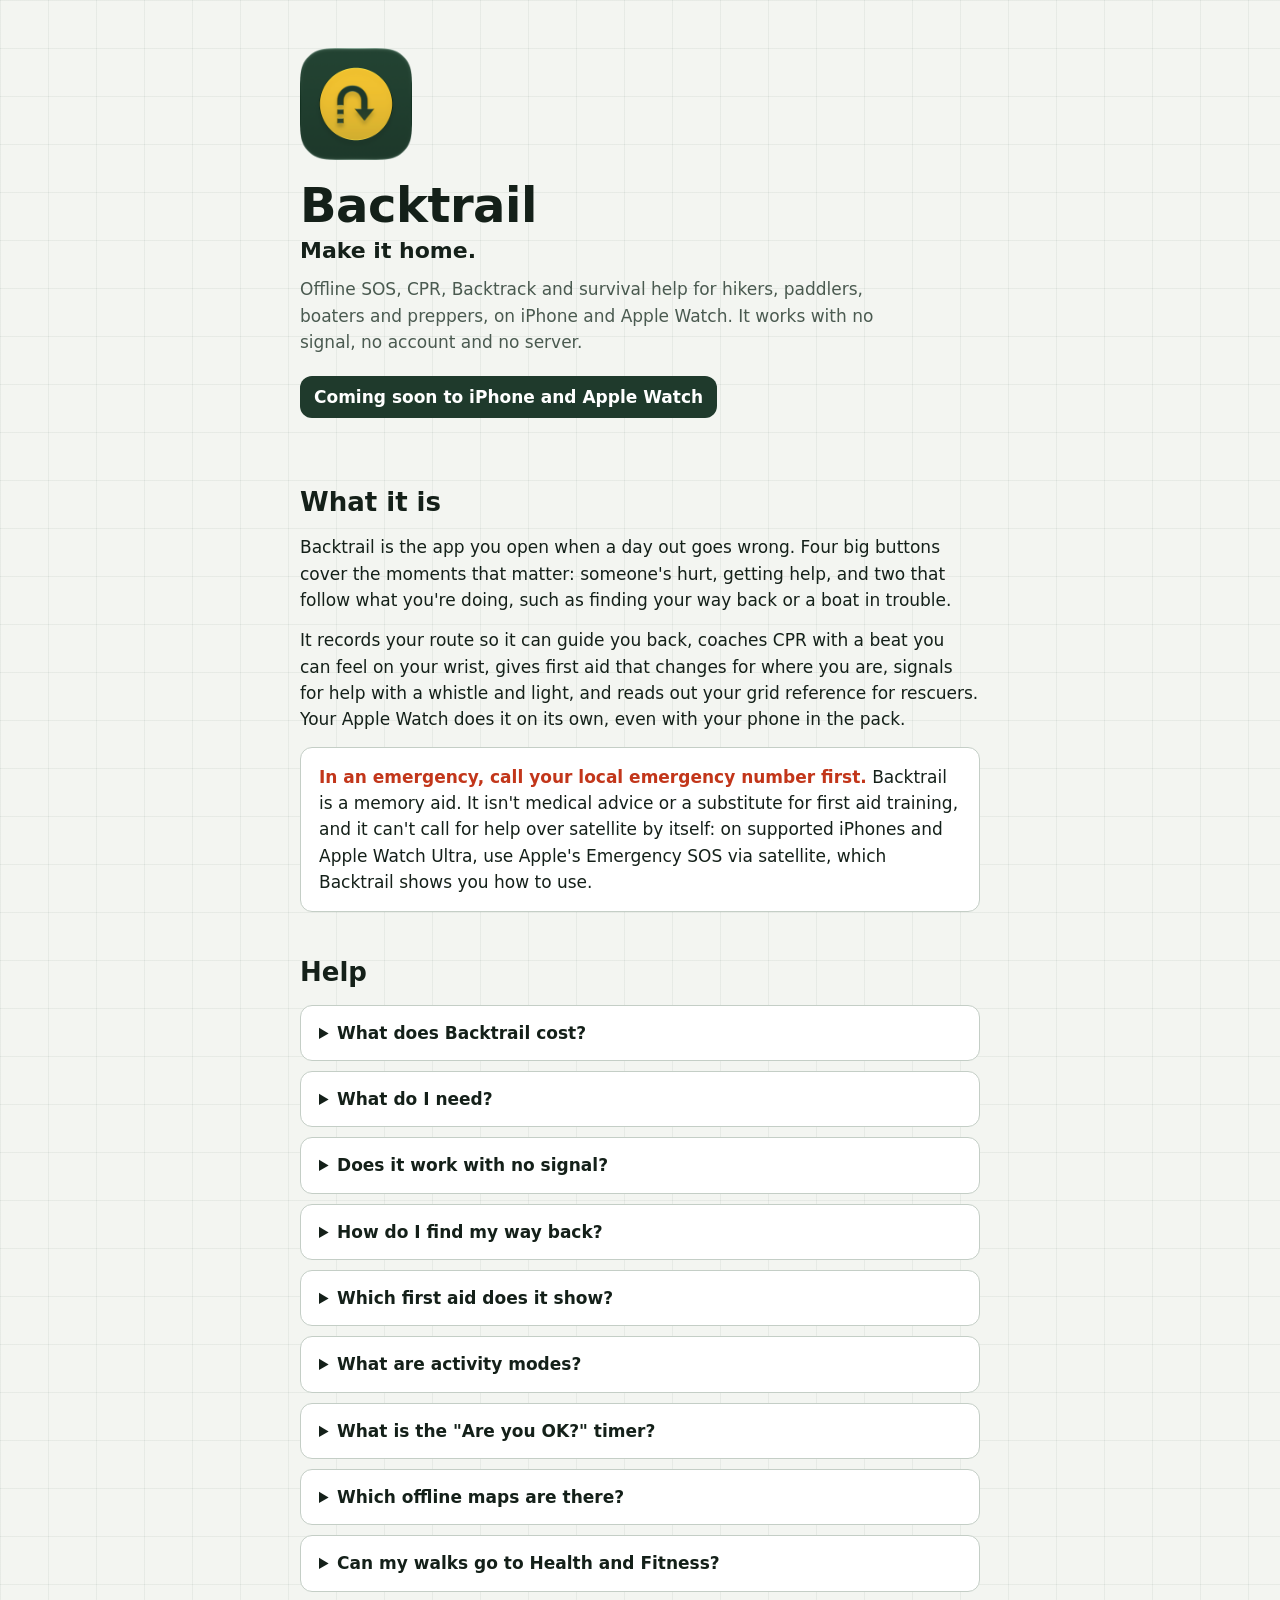
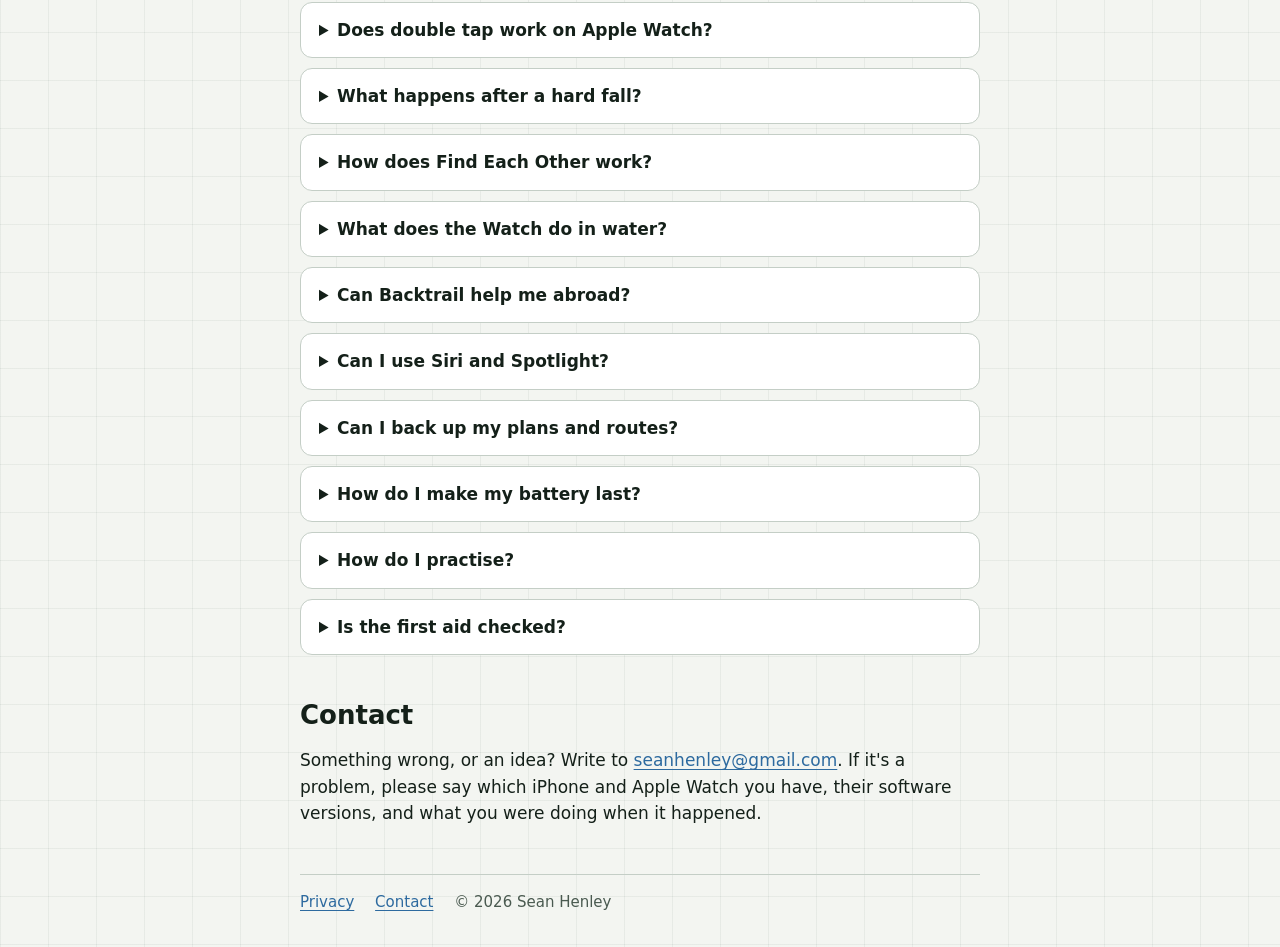
==== index.html @ 54d1e764 "Add files via upload" ====
<!doctype html>
<html lang="en">
<head>
  <meta charset="utf-8">
  <meta name="viewport" content="width=device-width, initial-scale=1">
  <title>Backtrail</title>
  <meta name="description" content="Offline SOS, CPR, Backtrack and survival help for hikers, paddlers, boaters and preppers, on iPhone and Apple Watch. Help, questions and contact.">
  <meta name="theme-color" content="#1f3a2c">
  <meta property="og:title" content="Backtrail: Make it home.">
  <meta property="og:description" content="Offline SOS, CPR and survival help, on iPhone and Apple Watch.">
  <meta property="og:image" content="icon.png">
  <link rel="icon" type="image/png" href="favicon.png">
  <link rel="apple-touch-icon" href="apple-touch-icon.png">
  <link rel="stylesheet" href="site.css">
</head>
<body>
<div class="wrap">
  <header class="masthead">
    <img src="icon.png" alt="The Backtrail icon: a trail that turns back towards home, on a yellow waymark disc.">
    <h1>Backtrail</h1>
    <p class="tagline">Make it home.</p>
    <p class="line">Offline SOS, CPR, Backtrack and survival help for hikers, paddlers, boaters and preppers, on iPhone and Apple Watch. It works with no signal, no account and no server.</p>
    <!-- At launch, replace this with Apple's "Download on the App Store" badge linking to the listing. -->
    <span class="badge">Coming soon to iPhone and Apple Watch</span>
  </header>

  <main>
    <h2>What it is</h2>
    <p>Backtrail is the app you open when a day out goes wrong. Four big buttons cover the moments that matter: someone's hurt, getting help, and two that follow what you're doing, such as finding your way back or a boat in trouble.</p>
    <p>It records your route so it can guide you back, coaches CPR with a beat you can feel on your wrist, gives first aid that changes for where you are, signals for help with a whistle and light, and reads out your grid reference for rescuers. Your Apple Watch does it on its own, even with your phone in the pack.</p>

    <div class="note">
      <p><strong>In an emergency, call your local emergency number first.</strong> Backtrail is a memory aid. It isn't medical advice or a substitute for first aid training, and it can't call for help over satellite by itself: on supported iPhones and Apple Watch Ultra, use Apple's Emergency SOS via satellite, which Backtrail shows you how to use.</p>
    </div>

    <h2 id="help">Help</h2>

    <details>
      <summary>What does Backtrail cost?</summary>
      <p>Backtrail is free, and everything you need when someone is in trouble stays free: the SOS screen, the CPR coach, every guide, your location, signals and Take Me Back. Backtrail Plus is a single purchase with no subscription. It adds saving offline topo maps, following routes, planning tools and the activity tools, and Family Sharing is included. If you've bought Plus before, tap Restore Purchases on the Backtrail Plus screen.</p>
    </details>

    <details>
      <summary>What do I need?</summary>
      <p>An iPhone with iOS 27 or later. An Apple Watch with watchOS 27 is optional but recommended: the Watch app runs on its own, including Backtrack, Take Me Back and the CPR coach. The pack check uses Apple Intelligence on iPhones that support it, and works without it too.</p>
    </details>

    <details>
      <summary>Does it work with no signal?</summary>
      <p>Yes. Everything works offline: Backtrack, first aid, the CPR coach, signals, your grid reference, the storm warning, the forecast you saved and the topo maps you've saved. You only need a connection to save new map areas, get a new forecast, and call or message someone.</p>
    </details>

    <details>
      <summary>How do I find my way back?</summary>
      <p>Start Backtrack before you set off (Backtrail offers to when it notices you've parked and started walking). It records your route in the background. When you want to go back, tap Take Me Back to follow your trail, or go straight to your car or another waypoint. Your Watch taps your wrist at turns and if you go off the trail.</p>
      <p>To follow a planned route, share a GPX or KML file to Backtrail from your trip app. Get Ready then helps you save the map along it, time it against last light and pack.</p>
    </details>

    <details>
      <summary>Which first aid does it show?</summary>
      <p>Backtrail uses your device's region to pick the emergency number and the first aid that differs by country, such as snake, spider and jellyfish stings. It covers North America, Europe, Australia and New Zealand. To change it, tap Me on the SOS screen, then Settings, then Region.</p>
    </details>

    <details>
      <summary>What are activity modes?</summary>
      <p>Pick up to three of eleven: hiking, trail running, mountaineering, ski touring, sailing, boating, paddling, 4x4, hunting, prepping and family. Backtrail then puts the right help first: the two flexible SOS buttons, the guides, the kit list and tools such as the anchor alarm, slope meter, water and fuel, and altitude check. Tap Me, then Your Activities.</p>
    </details>

    <details>
      <summary>What is the "Are you OK?" timer?</summary>
      <p>For solo trips. Backtrail asks if you're OK every 15, 30 or 45 minutes. If you don't answer within 2 minutes, it sounds Six Blasts, the international distress signal, and shows your location and a call button. It doesn't contact anyone for you, so tell someone your plan as well. On iPhone it's in Tools; on your Watch, it's on the home screen.</p>
    </details>

    <details>
      <summary>Which offline maps are there?</summary>
      <p>Topo maps for Great Britain (Ordnance Survey), the United States (USGS), New Zealand (LINZ Topo50) and Australia (NSW Spatial Services and Geoscience Australia), on iPhone. Save an area or a route corridor before you go, from Tools, then Offline Topo Maps. Maps you look at are also kept for use with no signal. Send a map to your Watch from your iPhone and it shows your trail over it.</p>
    </details>

    <details>
      <summary>Can my walks go to Health and Fitness?</summary>
      <p>Yes, if you turn it on: Me, then Settings, then Save Walks to Health on iPhone, or Settings on your Watch. Each finished Backtrack walk is saved as a Hiking workout with its route, climb and heart rate. On Apple Watch the walk runs as a live workout, so it keeps recording with your wrist down and shows your heart rate on your Watch and iPhone. Backtrail reads only your heart rate, only during these walks, and doesn't send it anywhere.</p>
    </details>

    <details>
      <summary>Does double tap work on Apple Watch?</summary>
      <p>Yes, on Apple Watch Series 9 or later and Ultra 2 or later. Tap your finger and thumb together twice to start CPR, start Backtrack, switch to Take Me Back while recording, answer "Are you OK?" or silence the anchor alarm. Double tap never stops or pauses anything, so a pinch during compressions can't end CPR.</p>
    </details>

    <details>
      <summary>What happens after a hard fall?</summary>
      <p>If your Apple Watch's own fall alert goes off and you say you fell, Backtrail asks if you're OK straight away. If you can't respond, it sounds Six Blasts so people nearby can find you, and it marks the spot on the walk you're recording. Your Watch's own Fall Detection still calls emergency services as usual; Backtrail never replaces or delays it. You can turn this off on your Watch in Backtrail's Settings, then After a Hard Fall.</p>
    </details>

    <details>
      <summary>How does Find Each Other work?</summary>
      <p>One person taps Start a Group and shows the QR code. Everyone else taps Join and scans it, or gets it by AirDrop. Your iPhones then connect straight to each other, with no signal or Wi-Fi network needed, and show the distance and direction to each person, exact when you're close. Make Them Hear You sounds a whistle on their phone. Read the four-digit group check aloud to be sure you're all in the same group. Positions are encrypted phone to phone, and only phones with your group's code can read them.</p>
    </details>

    <details>
      <summary>What does the Watch do in water?</summary>
      <p>On an Apple Watch with a depth gauge, open Water and dip your Watch to read the water temperature and what it means for cold water shock. On a sailing, boating or paddling trip, if you go in while Backtrail is recording, it marks the spot and checks you're OK. It works to 6 m. It isn't a dive computer.</p>
    </details>

    <details>
      <summary>Can Backtrail help me abroad?</summary>
      <p>Yes. Open Tools, then Help in Another Language, before you travel. Backtrail translates ten emergency phrases, such as "Please call an ambulance", plus your allergies, medicines, conditions and blood type, and saves them so they work with no signal. Show to Someone puts each phrase on screen in large text, and Say It Out Loud reads it. Names and phone numbers are never translated. Machine translation can make mistakes. Your Watch gets a copy too.</p>
    </details>

    <details>
      <summary>Can I use Siri and Spotlight?</summary>
      <p>Yes. On an iPhone with Apple Intelligence, Siri knows your guides, waypoints, routes and plans, so you can ask it to take you back to the car, open the snake bite guide or show your bushfire plan. You can also search Spotlight on your iPhone for any of them and tap one to open it. Siri, Shortcuts and the Action button can also start Take Me Back, the CPR coach or a signal.</p>
    </details>

    <details>
      <summary>Can I back up my plans and routes?</summary>
      <p>Yes, with iCloud Backup: tap Me, then iCloud Backup. Your plans, routes, Medical ID, contacts and settings are stored in your own iCloud account, end-to-end encrypted, and come back when you set up a new iPhone. There's no separate account to make. It's off until you turn it on.</p>
    </details>

    <details>
      <summary>How do I make my battery last?</summary>
      <p>Follow Backtrail's Battery Saver checklist: Low Power Mode, a dimmer screen, a warm pocket and more. Backtrail warns you if your battery may not last the way back. Your Watch can record the route on its own, so your phone can stay off in the pack until you need it.</p>
    </details>

    <details>
      <summary>How do I practise?</summary>
      <p>Open Learn for practice questions drawn from the guides. Questions you miss come back sooner, and ones you know come back just before you'd forget them, so CPR, bites and signals stick. Each guide also has Test Yourself.</p>
    </details>

    <details>
      <summary>Is the first aid checked?</summary>
      <p>It follows published guidance from the American Heart Association, the American Red Cross, ANZCOR, ASCIA, the Wilderness Medical Society, the RNLI, the CDC, the NHS, healthdirect and Health New Zealand, and guides that differ by region name their source. Backtrail is a memory aid, not medical advice or a substitute for first aid training.</p>
    </details>

    <h2 id="contact">Contact</h2>
    <p>Something wrong, or an idea? Write to <a href="mailto:seanhenley@gmail.com?subject=Backtrail">seanhenley@gmail.com</a>. If it's a problem, please say which iPhone and Apple Watch you have, their software versions, and what you were doing when it happened.</p>
  </main>

  <footer>
    <a href="privacy.html">Privacy</a>
    <a href="#contact">Contact</a>
    <span>© 2026 Sean Henley</span>
  </footer>
</div>
</body>
</html>
---- site.css ----
/* Backtrail support site: the Field Map look from the Backtrail design system.
   Map-grid paper, fell green, waymark yellow for the way home. Overpass is self-hosted (OFL). */

@font-face {
  font-family: "Overpass";
  src: url("fonts/Overpass-Variable.ttf") format("truetype");
  font-weight: 100 900;
  font-display: swap;
}
@font-face {
  font-family: "Overpass Mono";
  src: url("fonts/OverpassMono-Variable.ttf") format("truetype");
  font-weight: 300 700;
  font-display: swap;
}

:root {
  --surface: #f3f5f1;
  --raised: #ffffff;
  --ink: #142019;
  --ink-muted: #4a5a50;
  --line: #c4cec6;
  --fell: #1f3a2c;
  --on-fell: #ffffff;
  --waymark: #f2c230;
  --on-waymark: #142019;
  --rescue: #c2361a;
  --link: #2d6a9f;
  --grid: rgba(31, 58, 44, 0.06);
  color-scheme: light;
}

@media (prefers-color-scheme: dark) {
  :root {
    --surface: #0e1411;
    --raised: #17201b;
    --ink: #e8eee9;
    --ink-muted: #a2b1a7;
    --line: #33443a;
    --fell: #2f5040;
    --waymark: #f5cb45;
    --rescue: #ff6b47;
    --link: #6ba6d9;
    --grid: rgba(232, 238, 233, 0.05);
    color-scheme: dark;
  }
}

* { box-sizing: border-box; }

body {
  margin: 0;
  padding-inline: 16px;
  background-color: var(--surface);
  /* Map grid: 1 km squares. */
  background-image:
    linear-gradient(var(--grid) 1px, transparent 1px),
    linear-gradient(90deg, var(--grid) 1px, transparent 1px);
  background-size: 48px 48px;
  color: var(--ink);
  font: 17px/1.55 "Overpass", system-ui, -apple-system, sans-serif;
}

.wrap { max-width: 680px; margin: 0 auto; }

.masthead { padding-block: 48px 24px; }
.masthead img { width: 112px; height: 112px; border-radius: 26px; display: block; }
.masthead h1 { font-size: 48px; line-height: 1.05; font-weight: 800; margin: 20px 0 4px; letter-spacing: -0.01em; }
.masthead .tagline { font-size: 22px; font-weight: 700; margin: 0 0 8px; }
.masthead .line { color: var(--ink-muted); margin: 0 0 20px; max-width: 34em; }

.badge {
  display: inline-block;
  padding: 8px 14px;
  border-radius: 12px;
  background: var(--fell);
  color: var(--on-fell);
  font-weight: 700;
}

h2 { font-size: 26px; font-weight: 800; margin: 40px 0 12px; text-wrap: balance; }
p { margin: 0 0 14px; }
a { color: var(--link); text-underline-offset: 3px; }
a:focus-visible, summary:focus-visible { outline: 2px solid var(--link); outline-offset: 3px; border-radius: 4px; }
ul { padding-left: 1.2em; margin: 0 0 14px; }
li { margin-bottom: 6px; }
.mono { font-family: "Overpass Mono", ui-monospace, Menlo, monospace; font-size: 0.92em; }

.note {
  background: var(--raised);
  border: 1px solid var(--line);
  border-radius: 12px;
  padding: 16px 18px;
  margin: 0 0 14px;
}
.note strong { color: var(--rescue); }
.note p:last-child { margin-bottom: 0; }

details {
  background: var(--raised);
  border: 1px solid var(--line);
  border-radius: 12px;
  margin: 0 0 10px;
  padding: 0 18px;
}
summary {
  cursor: pointer;
  font-weight: 700;
  padding: 14px 0;
  list-style-position: inside;
}
details[open] summary { border-bottom: 1px solid var(--line); margin-bottom: 12px; }
details p:last-child { margin-bottom: 16px; }

footer {
  margin: 48px auto 32px;
  padding-top: 16px;
  border-top: 1px solid var(--line);
  color: var(--ink-muted);
  font-size: 15px;
}
footer a { margin-right: 16px; }

@media (max-width: 480px) {
  .masthead h1 { font-size: 40px; }
  .masthead .tagline { font-size: 20px; }
}
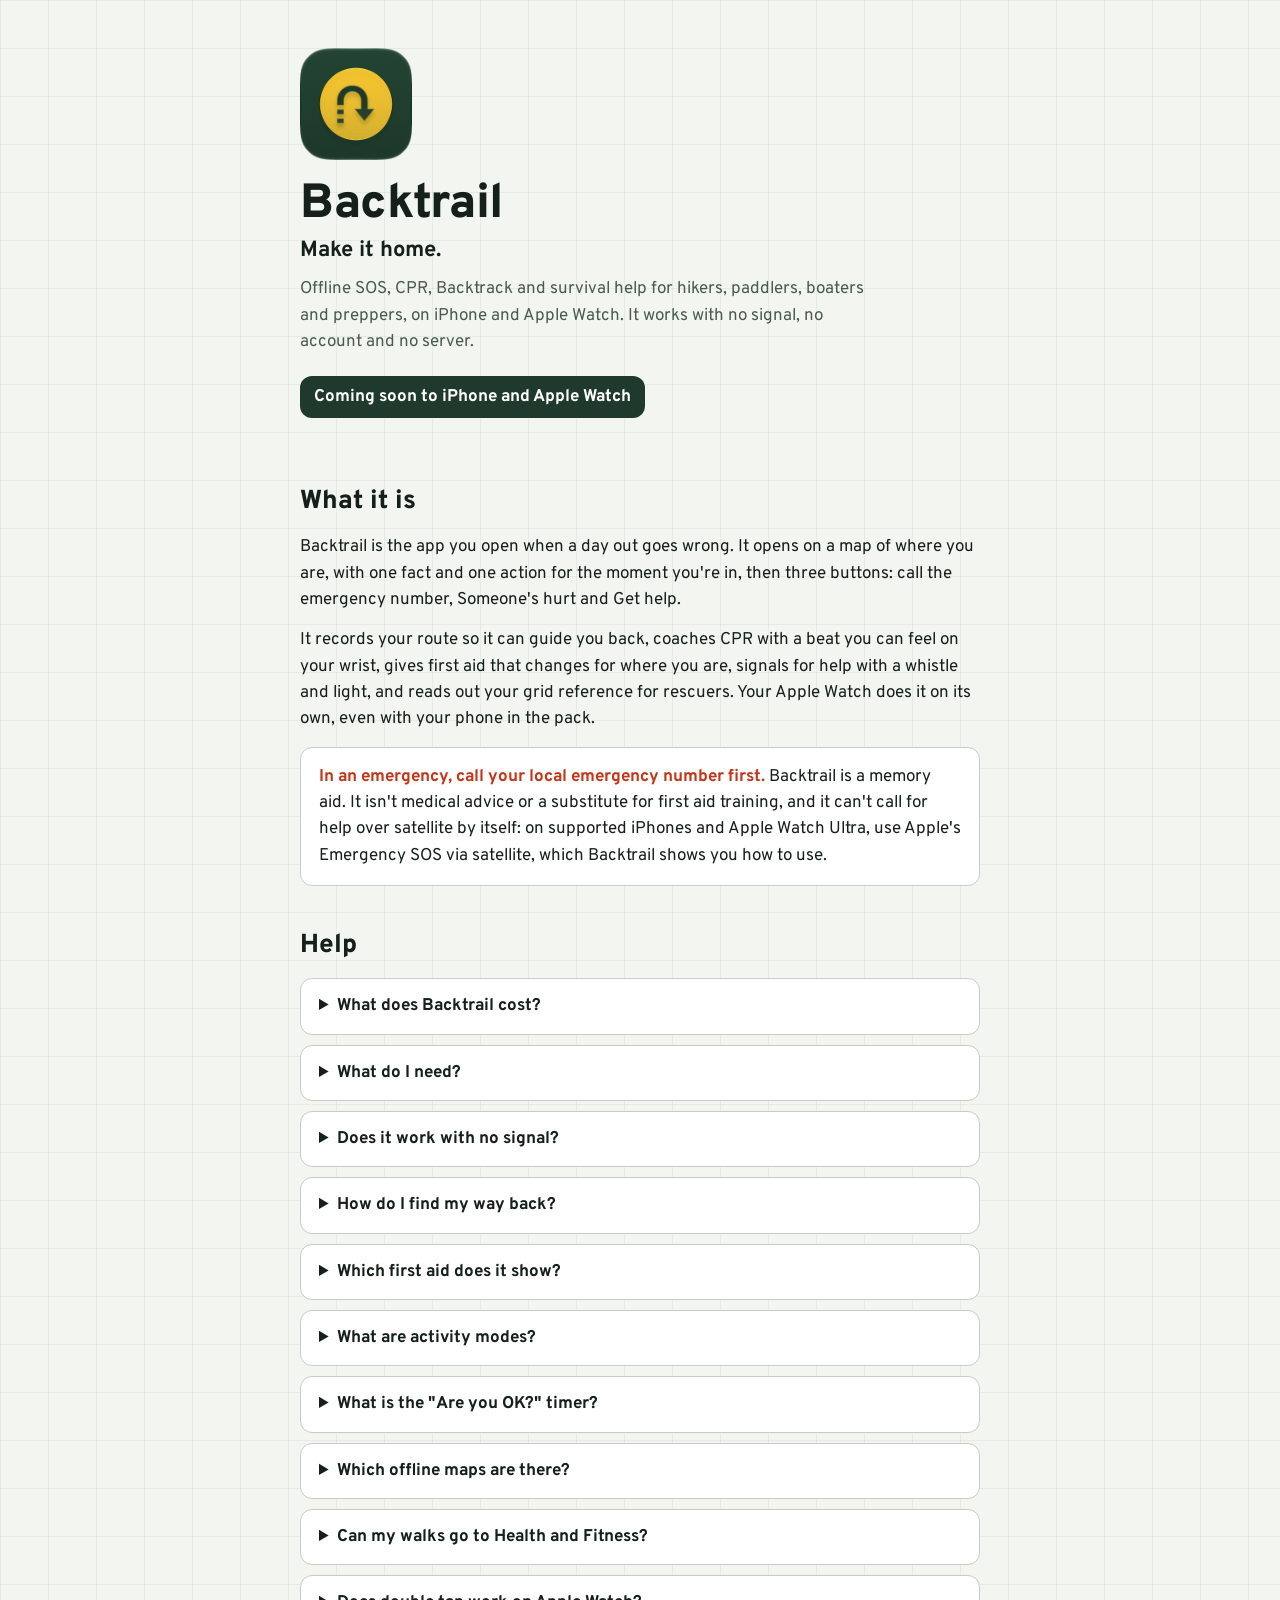
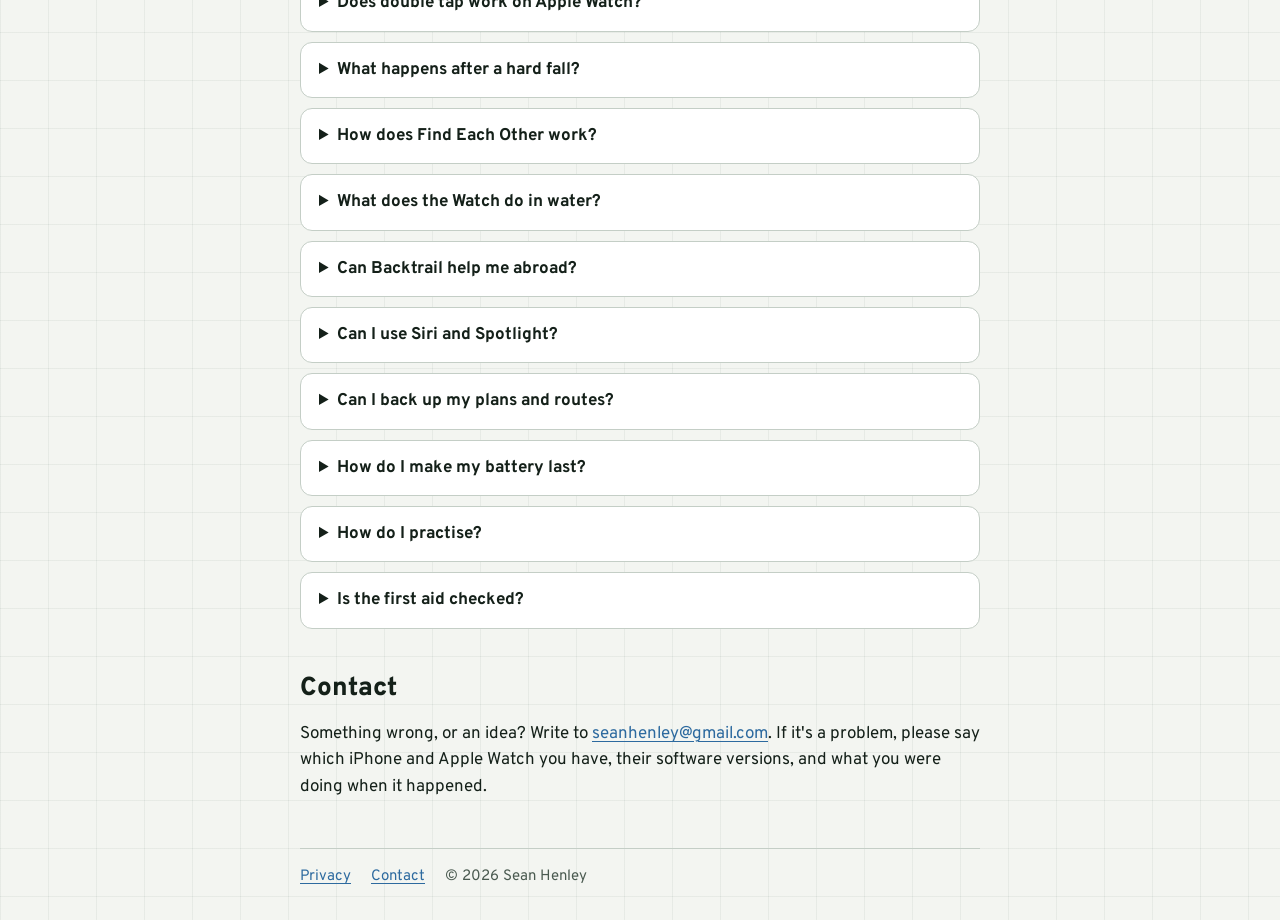
==== commit 5350766e: "Help: Siri answer says what works today" ====
--- a/index.html
+++ b/index.html
@@ -26,7 +26,7 @@
 
   <main>
     <h2>What it is</h2>
-    <p>Backtrail is the app you open when a day out goes wrong. Four big buttons cover the moments that matter: someone's hurt, getting help, and two that follow what you're doing, such as finding your way back or a boat in trouble.</p>
+    <p>Backtrail is the app you open when a day out goes wrong. It opens on a map of where you are, with one fact and one action for the moment you're in, then three buttons: call the emergency number, Someone's hurt and Get help.</p>
     <p>It records your route so it can guide you back, coaches CPR with a beat you can feel on your wrist, gives first aid that changes for where you are, signals for help with a whistle and light, and reads out your grid reference for rescuers. Your Apple Watch does it on its own, even with your phone in the pack.</p>
 
     <div class="note">
@@ -37,7 +37,7 @@
 
     <details>
       <summary>What does Backtrail cost?</summary>
-      <p>Backtrail is free, and everything you need when someone is in trouble stays free: the SOS screen, the CPR coach, every guide, your location, signals and Take Me Back. Backtrail Plus is a single purchase with no subscription. It adds saving offline topo maps, following routes, planning tools and the activity tools, and Family Sharing is included. If you've bought Plus before, tap Restore Purchases on the Backtrail Plus screen.</p>
+      <p>Backtrail is free, and everything you need when someone is in trouble stays free: the SOS screen, the CPR coach, every guide, your location, signals and Take Me Back. Everything is open for your first 14 days. After that, Backtrail Plus is a single purchase with no subscription. It adds saving offline topo maps, the planning and activity tools, Learn and iCloud Backup, and Family Sharing is included. If you've bought Plus before, tap Me (the person button on the map), then Backtrail Plus, then Restore Purchases.</p>
     </details>
 
     <details>
@@ -63,22 +63,22 @@
 
     <details>
       <summary>What are activity modes?</summary>
-      <p>Pick up to three of eleven: hiking, trail running, mountaineering, ski touring, sailing, boating, paddling, 4x4, hunting, prepping and family. Backtrail then puts the right help first: the two flexible SOS buttons, the guides, the kit list and tools such as the anchor alarm, slope meter, water and fuel, and altitude check. Tap Me, then Your Activities.</p>
+      <p>Pick up to three of eleven: hiking, trail running, mountaineering, ski touring, sailing, boating, paddling, 4x4, hunting, prepping and family. Backtrail then puts the right help first: the tiles on the home screen, the guides, the first-aid kit and tools such as the anchor alarm, slope meter, water and fuel, and altitude check. Tap Me (the person button on the map), then Your Activities.</p>
     </details>
 
     <details>
       <summary>What is the "Are you OK?" timer?</summary>
-      <p>For solo trips. Backtrail asks if you're OK every 15, 30 or 45 minutes. If you don't answer within 2 minutes, it sounds Six Blasts, the international distress signal, and shows your location and a call button. It doesn't contact anyone for you, so tell someone your plan as well. On iPhone it's in Tools; on your Watch, it's on the home screen.</p>
+      <p>For solo trips. Backtrail asks if you're OK every 15, 30 or 45 minutes. If you don't answer within 2 minutes, it sounds Six Blasts, the international distress signal, and shows your location and a call button. It doesn't contact anyone for you, so tell someone your plan as well. On iPhone it's in Library, then Tools; on your Watch, it's on the home screen.</p>
     </details>
 
     <details>
       <summary>Which offline maps are there?</summary>
-      <p>Topo maps for Great Britain (Ordnance Survey), the United States (USGS), New Zealand (LINZ Topo50) and Australia (NSW Spatial Services and Geoscience Australia), on iPhone. Save an area or a route corridor before you go, from Tools, then Offline Topo Maps. Maps you look at are also kept for use with no signal. Send a map to your Watch from your iPhone and it shows your trail over it.</p>
+      <p>Topo maps for Great Britain (Ordnance Survey), the United States (USGS), New Zealand (LINZ Topo50) and Australia (NSW Spatial Services and Geoscience Australia), on iPhone. Save an area or a route corridor before you go, from Library, then Tools, then Offline Topo Maps. Maps you look at are also kept for use with no signal. Send a map to your Watch from your iPhone and it shows your trail over it.</p>
     </details>
 
     <details>
       <summary>Can my walks go to Health and Fitness?</summary>
-      <p>Yes, if you turn it on: Me, then Settings, then Save Walks to Health on iPhone, or Settings on your Watch. Each finished Backtrack walk is saved as a Hiking workout with its route, climb and heart rate. On Apple Watch the walk runs as a live workout, so it keeps recording with your wrist down and shows your heart rate on your Watch and iPhone. Backtrail reads only your heart rate, only during these walks, and doesn't send it anywhere.</p>
+      <p>Yes, if you turn it on: Me (the person button on the map), then Settings, then Save Walks to Health on iPhone, or Settings on your Watch. Each finished Backtrack walk is saved as a Hiking workout with its route, climb and heart rate. On Apple Watch the walk runs as a live workout, so it keeps recording with your wrist down and shows your heart rate on your Watch and iPhone. Backtrail reads only your heart rate, only during these walks, and doesn't send it anywhere.</p>
     </details>
 
     <details>
@@ -103,17 +103,17 @@
 
     <details>
       <summary>Can Backtrail help me abroad?</summary>
-      <p>Yes. Open Tools, then Help in Another Language, before you travel. Backtrail translates ten emergency phrases, such as "Please call an ambulance", plus your allergies, medicines, conditions and blood type, and saves them so they work with no signal. Show to Someone puts each phrase on screen in large text, and Say It Out Loud reads it. Names and phone numbers are never translated. Machine translation can make mistakes. Your Watch gets a copy too.</p>
+      <p>Yes. Open Me (the person button on the map), then Help in Another Language, before you travel. Backtrail translates ten emergency phrases, such as "Please call an ambulance", plus your allergies, medicines, conditions and blood type, and saves them so they work with no signal. Show to Someone puts each phrase on screen in large text, and Say It Out Loud reads it. Names and phone numbers are never translated. Machine translation can make mistakes. Your Watch gets a copy too.</p>
     </details>
 
     <details>
       <summary>Can I use Siri and Spotlight?</summary>
-      <p>Yes. On an iPhone with Apple Intelligence, Siri knows your guides, waypoints, routes and plans, so you can ask it to take you back to the car, open the snake bite guide or show your bushfire plan. You can also search Spotlight on your iPhone for any of them and tap one to open it. Siri, Shortcuts and the Action button can also start Take Me Back, the CPR coach or a signal.</p>
+      <p>Yes, with set phrases. Say "Take me back with Backtrail" to retrace your walk, or "Start CPR with Backtrail", "Where am I in Backtrail" or "Man overboard in Backtrail". You can also put these on the Action button or in Shortcuts. Your guides, waypoints, routes and plans are in Spotlight on your iPhone: search for one and tap it to open it. Siri needs a signal, so the buttons in the app are the way to rely on.</p>
     </details>
 
     <details>
       <summary>Can I back up my plans and routes?</summary>
-      <p>Yes, with iCloud Backup: tap Me, then iCloud Backup. Your plans, routes, Medical ID, contacts and settings are stored in your own iCloud account, end-to-end encrypted, and come back when you set up a new iPhone. There's no separate account to make. It's off until you turn it on.</p>
+      <p>Yes, with iCloud Backup: tap Me (the person button on the map), then iCloud Backup. Your plans, routes, Medical ID, contacts and settings are stored in your own iCloud account, end-to-end encrypted, and come back when you set up a new iPhone. There's no separate account to make. It's off until you turn it on.</p>
     </details>
 
     <details>
@@ -123,7 +123,7 @@
 
     <details>
       <summary>How do I practise?</summary>
-      <p>Open Learn for practice questions drawn from the guides. Questions you miss come back sooner, and ones you know come back just before you'd forget them, so CPR, bites and signals stick. Each guide also has Test Yourself.</p>
+      <p>Open Library, then Guides, then Learn, for practice questions drawn from the guides. Questions you miss come back sooner, and ones you know come back just before you'd forget them, so CPR, bites and signals stick. Each guide also has Test Yourself. On your Watch, How to has a one-minute practice run of I'm lost.</p>
     </details>
 
     <details>
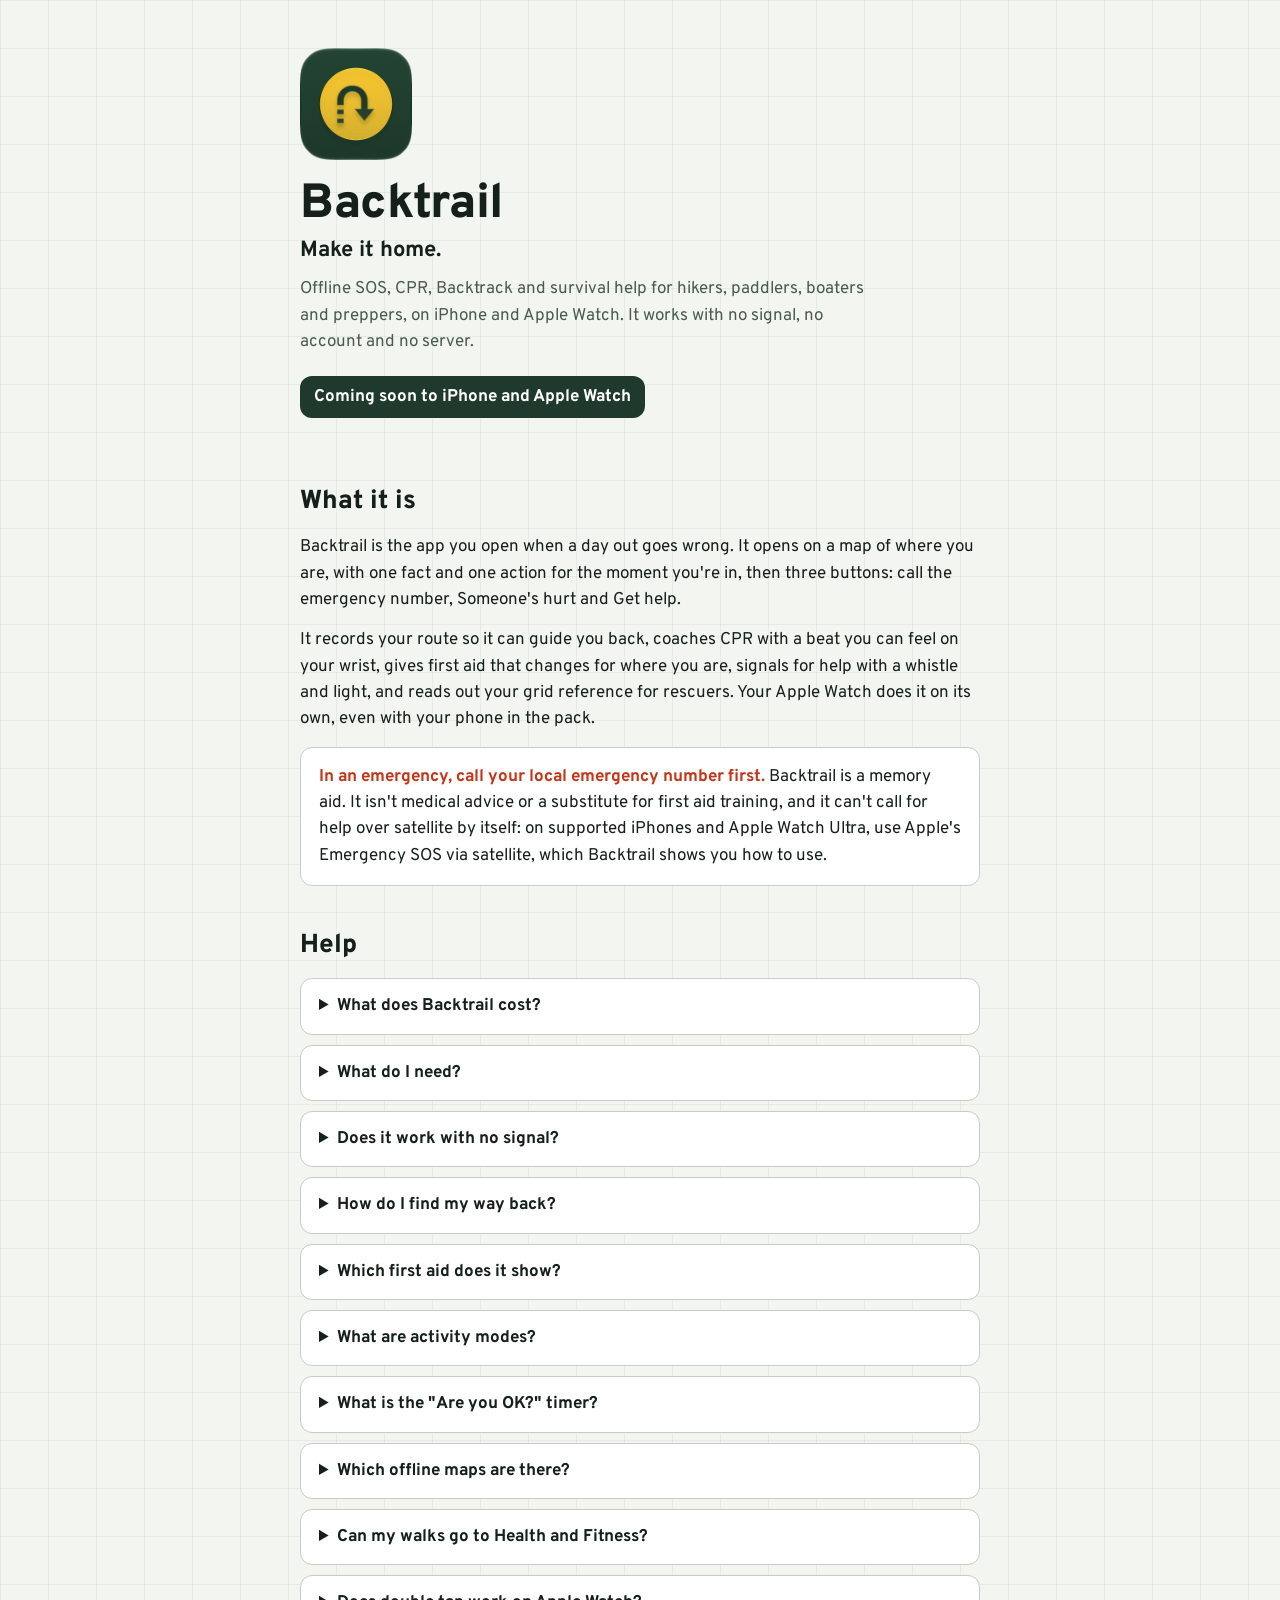
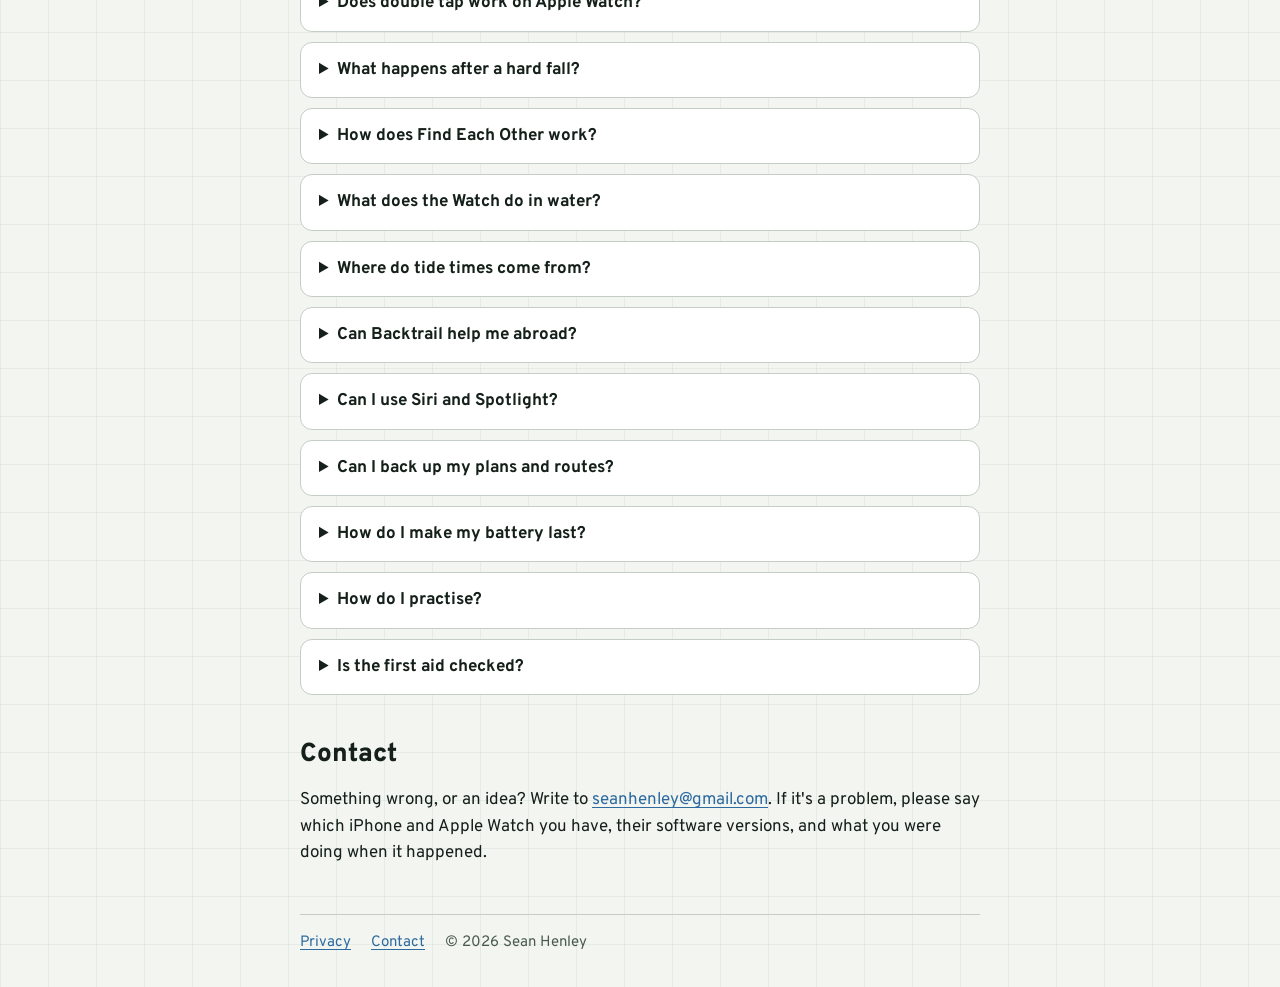
==== commit 6a94ccd6: "Add files via upload" ====
--- a/index.html
+++ b/index.html
@@ -47,7 +47,7 @@
 
     <details>
       <summary>Does it work with no signal?</summary>
-      <p>Yes. Everything works offline: Backtrack, first aid, the CPR coach, signals, your grid reference, the storm warning, the forecast you saved and the topo maps you've saved. You only need a connection to save new map areas, get a new forecast, and call or message someone.</p>
+      <p>Yes. Everything works offline: Backtrack, first aid, the CPR coach, signals, your grid reference, the storm warning, the forecast you saved, the topo maps you've saved, and tide times near tide stations in the US, New Zealand and Ireland. You only need a connection to save new map areas, get a new forecast, and call or message someone.</p>
     </details>
 
     <details>
@@ -63,7 +63,7 @@
 
     <details>
       <summary>What are activity modes?</summary>
-      <p>Pick up to three of eleven: hiking, trail running, mountaineering, ski touring, sailing, boating, paddling, 4x4, hunting, prepping and family. Backtrail then puts the right help first: the tiles on the home screen, the guides, the first-aid kit and tools such as the anchor alarm, slope meter, water and fuel, and altitude check. Tap Me (the person button on the map), then Your Activities.</p>
+      <p>Pick up to three of eleven: hiking, trail running, mountaineering, ski touring, sailing, boating, paddling, 4x4, hunting, prepping and family. Backtrail then puts the right help first: the tiles on the home screen, the guides, the first-aid kit and tools such as the anchor alarm, tide times, slope meter, water and fuel, and altitude check. Tap Me (the person button on the map), then Your Activities.</p>
     </details>
 
     <details>
@@ -102,6 +102,11 @@
     </details>
 
     <details>
+      <summary>Where do tide times come from?</summary>
+      <p>Near a tide station in the US, New Zealand or Ireland, Backtrail works out tide times on your iPhone from data that comes with the app: NOAA's, Toitū Te Whenua Land Information New Zealand's (CC BY 4.0) and Ireland's Marine Institute's (CC BY 4.0). They work with no signal. Elsewhere on open coasts, Backtrail can show approximate times from Open-Meteo's ocean model. None of these are official tide tables, so check the local tables before you go, especially for bars and narrow channels.</p>
+    </details>
+
+    <details>
       <summary>Can Backtrail help me abroad?</summary>
       <p>Yes. Open Me (the person button on the map), then Help in Another Language, before you travel. Backtrail translates ten emergency phrases, such as "Please call an ambulance", plus your allergies, medicines, conditions and blood type, and saves them so they work with no signal. Show to Someone puts each phrase on screen in large text, and Say It Out Loud reads it. Names and phone numbers are never translated. Machine translation can make mistakes. Your Watch gets a copy too.</p>
     </details>
@@ -128,7 +133,7 @@
 
     <details>
       <summary>Is the first aid checked?</summary>
-      <p>It follows published guidance from the American Heart Association, the American Red Cross, ANZCOR, ASCIA, the Wilderness Medical Society, the RNLI, the CDC, the NHS, healthdirect and Health New Zealand, and guides that differ by region name their source. Backtrail is a memory aid, not medical advice or a substitute for first aid training.</p>
+      <p>Its CPR and much of its first aid are based on published guidance from the resuscitation council for the region you choose: ANZCOR in Australia and New Zealand, Resuscitation Council UK and the European Resuscitation Council in Europe, and the American Heart Association and American Red Cross in North America. Some topics are based on others, such as ASCIA, the Wilderness Medical Society, the WHO, the RNLI, Surf Life Saving Australia, the CDC, the NHS, healthdirect and Health New Zealand. Each first-aid and safety guide shows what it's based on in your region. Backtrail is a memory aid, not medical advice or a substitute for first aid training.</p>
     </details>
 
     <h2 id="contact">Contact</h2>
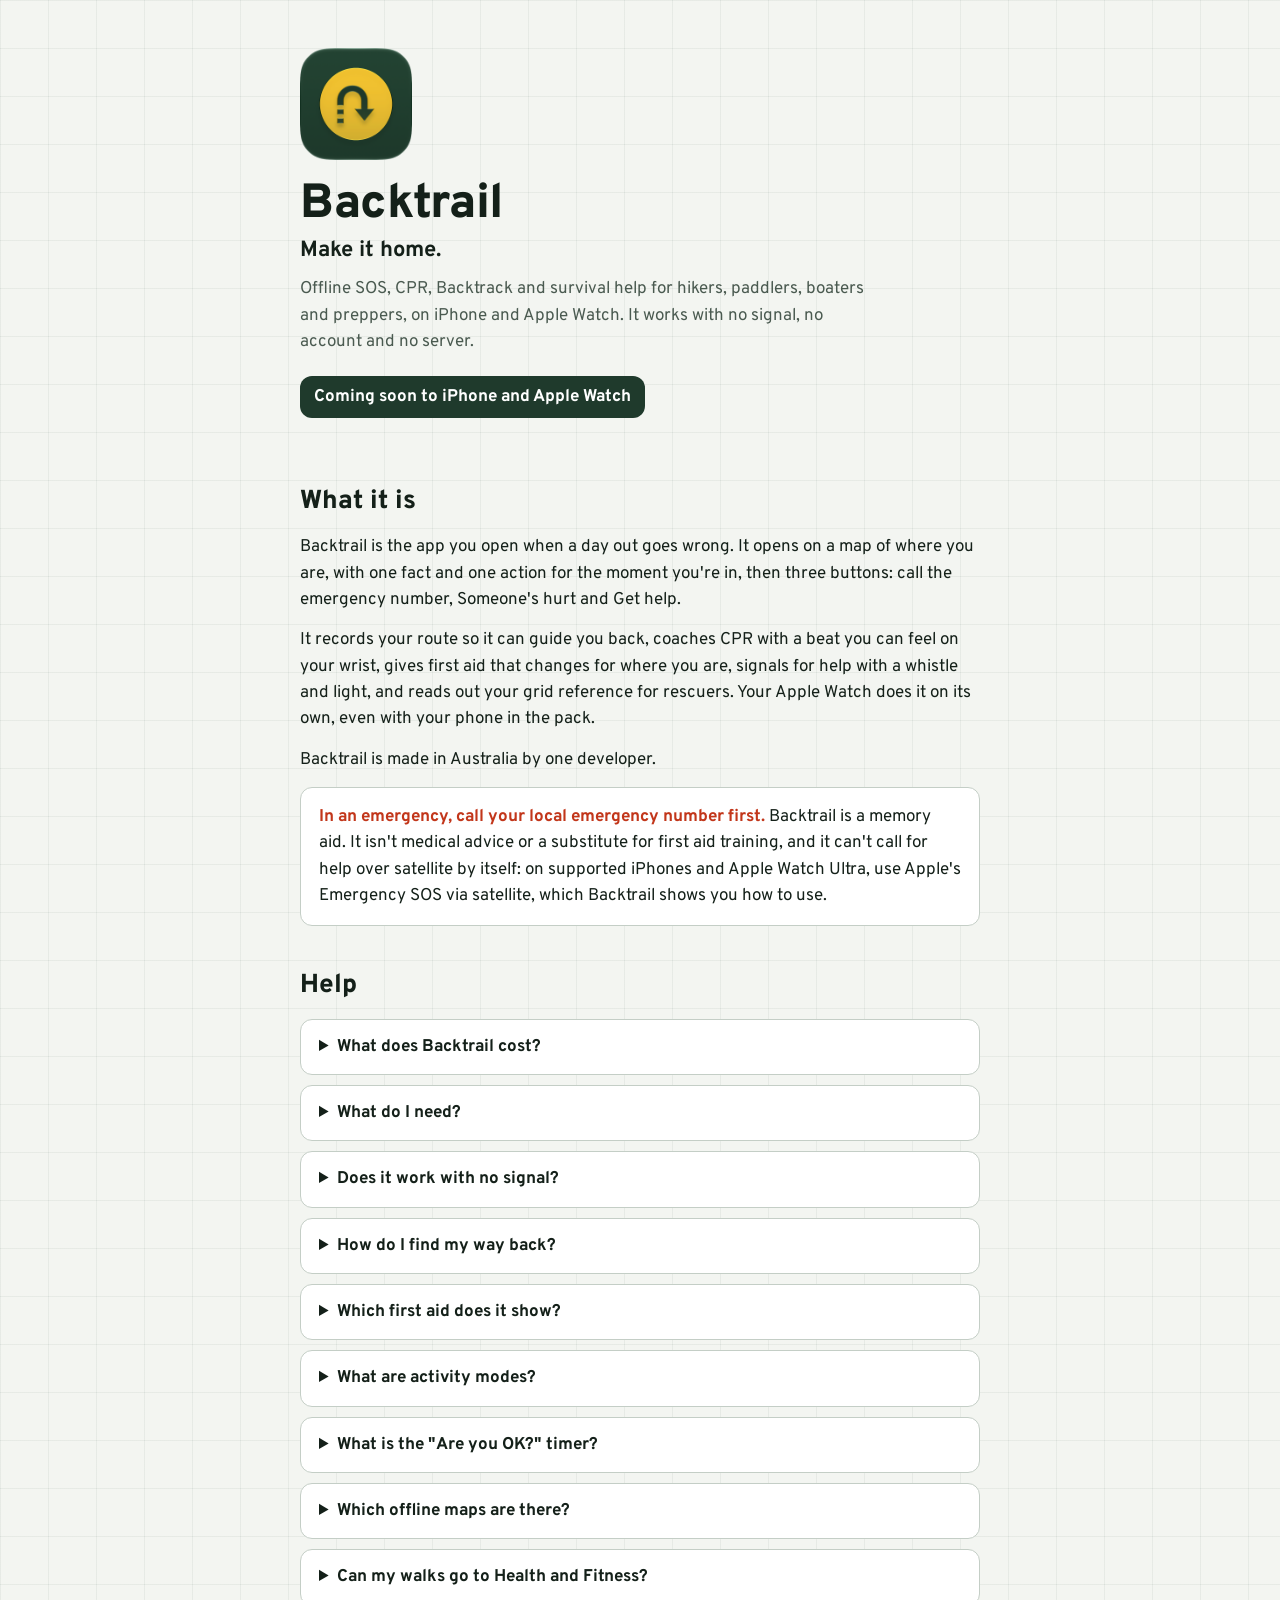
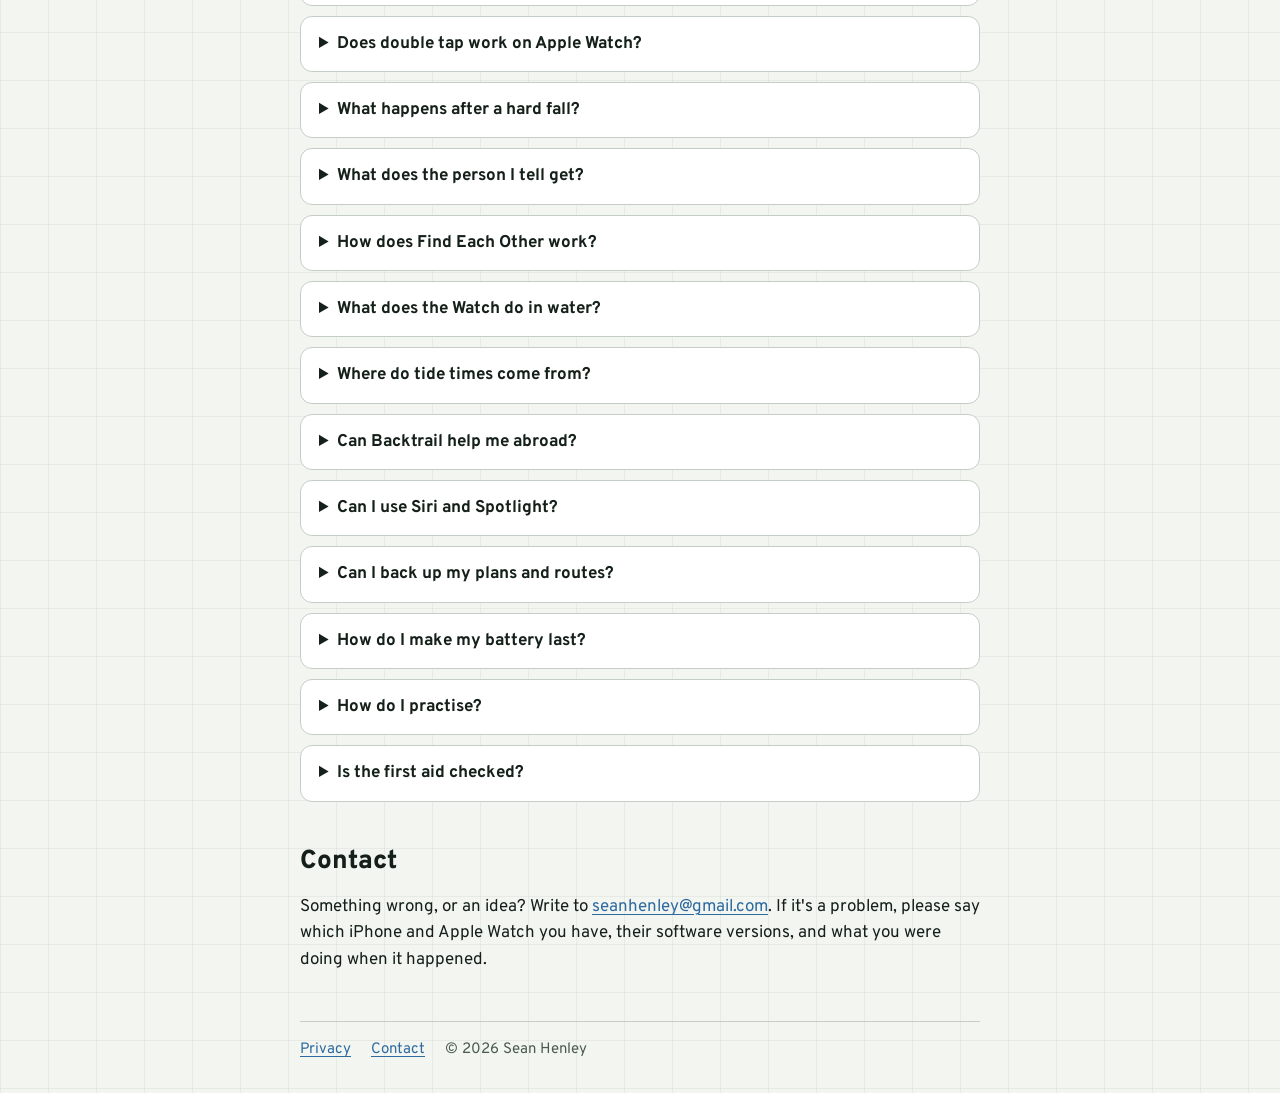
==== commit d63b0a10: "Help, privacy and press pages: trip card, map coverage, made in Australia" ====
--- a/index.html
+++ b/index.html
@@ -28,6 +28,7 @@
     <h2>What it is</h2>
     <p>Backtrail is the app you open when a day out goes wrong. It opens on a map of where you are, with one fact and one action for the moment you're in, then three buttons: call the emergency number, Someone's hurt and Get help.</p>
     <p>It records your route so it can guide you back, coaches CPR with a beat you can feel on your wrist, gives first aid that changes for where you are, signals for help with a whistle and light, and reads out your grid reference for rescuers. Your Apple Watch does it on its own, even with your phone in the pack.</p>
+    <p>Backtrail is made in Australia by one developer.</p>
 
     <div class="note">
       <p><strong>In an emergency, call your local emergency number first.</strong> Backtrail is a memory aid. It isn't medical advice or a substitute for first aid training, and it can't call for help over satellite by itself: on supported iPhones and Apple Watch Ultra, use Apple's Emergency SOS via satellite, which Backtrail shows you how to use.</p>
@@ -73,7 +74,7 @@
 
     <details>
       <summary>Which offline maps are there?</summary>
-      <p>Topo maps for Great Britain (Ordnance Survey), the United States (USGS), New Zealand (LINZ Topo50) and Australia (NSW Spatial Services and Geoscience Australia), on iPhone. Save an area or a route corridor before you go, from Library, then Tools, then Offline Topo Maps. Maps you look at are also kept for use with no signal. Send a map to your Watch from your iPhone and it shows your trail over it.</p>
+      <p>Detailed topo maps for Great Britain (Ordnance Survey), the United States (USGS), New Zealand (LINZ Topo50) and NSW (NSW Spatial Services), with an overview of the rest of Australia (Geoscience Australia), on iPhone. Elsewhere, Backtrail shows Apple's map, which needs signal. Save an area or a route corridor before you go, from Library, then Tools, then Offline Topo Maps. Maps you look at are also kept for use with no signal. Send a map to your Watch from your iPhone and it shows your trail over it.</p>
     </details>
 
     <details>
@@ -89,6 +90,11 @@
     <details>
       <summary>What happens after a hard fall?</summary>
       <p>If your Apple Watch's own fall alert goes off and you say you fell, Backtrail asks if you're OK straight away. If you can't respond, it sounds Six Blasts so people nearby can find you, and it marks the spot on the walk you're recording. Your Watch's own Fall Detection still calls emergency services as usual; Backtrail never replaces or delays it. You can turn this off on your Watch in Backtrail's Settings, then After a Hard Fall.</p>
+    </details>
+
+    <details>
+      <summary>What does the person I tell get?</summary>
+      <p>A trip note goes by Messages to the people you choose. It says where you're going, who's with you, your car, when you'll be back, and the time to call the emergency number if they haven't heard from you. It links to a trip card where they can add a reminder for that time to their calendar, on an iPhone or an Android phone. Backtrail doesn't track you or tell anyone if you're late. On iPhone, a Check In from Messages can alert them by itself.</p>
     </details>
 
     <details>
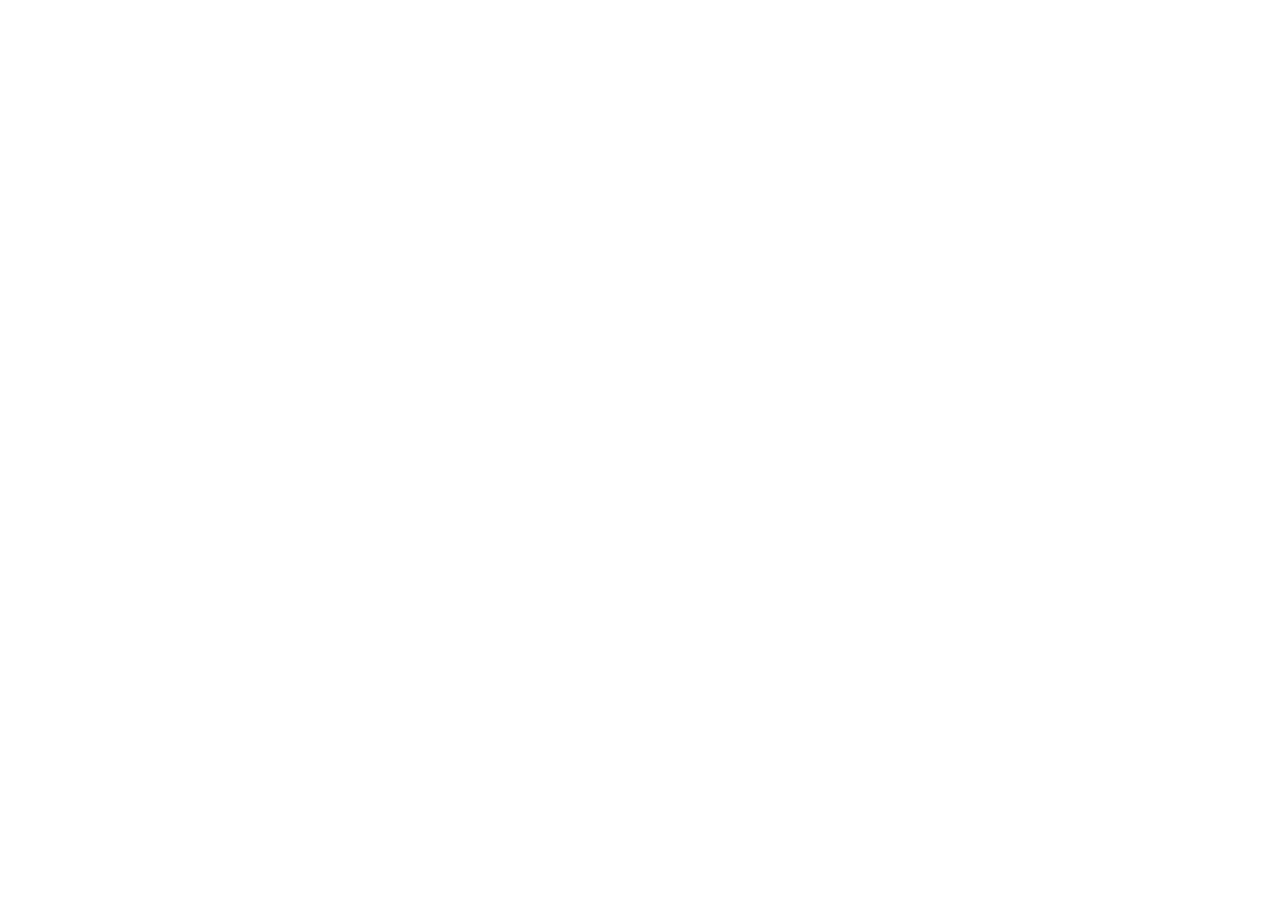
==== commit b529316d: "Redirect help, privacy and press to getbacktrail.com" ====
--- a/index.html
+++ b/index.html
@@ -1,156 +1,16 @@
 <!doctype html>
 <html lang="en">
 <head>
-  <meta charset="utf-8">
-  <meta name="viewport" content="width=device-width, initial-scale=1">
-  <title>Backtrail</title>
-  <meta name="description" content="Offline SOS, CPR, Backtrack and survival help for hikers, paddlers, boaters and preppers, on iPhone and Apple Watch. Help, questions and contact.">
-  <meta name="theme-color" content="#1f3a2c">
-  <meta property="og:title" content="Backtrail: Make it home.">
-  <meta property="og:description" content="Offline SOS, CPR and survival help, on iPhone and Apple Watch.">
-  <meta property="og:image" content="icon.png">
-  <link rel="icon" type="image/png" href="favicon.png">
-  <link rel="apple-touch-icon" href="apple-touch-icon.png">
-  <link rel="stylesheet" href="site.css">
+<meta charset="utf-8">
+<meta name="viewport" content="width=device-width, initial-scale=1">
+<title>Backtrail help</title>
+<link rel="canonical" href="https://getbacktrail.com/">
+<meta name="robots" content="noindex">
+<script>location.replace("https://getbacktrail.com/" + location.hash);</script>
+<meta http-equiv="refresh" content="0; url=https://getbacktrail.com/">
+<style>body{font:17px/1.5 -apple-system,system-ui,sans-serif;margin:3rem 1rem;text-align:center;color:#1d1d1f;background:#fff}@media (prefers-color-scheme:dark){body{color:#f5f5f7;background:#000}a{color:#4da3ff}}</style>
 </head>
 <body>
-<div class="wrap">
-  <header class="masthead">
-    <img src="icon.png" alt="The Backtrail icon: a trail that turns back towards home, on a yellow waymark disc.">
-    <h1>Backtrail</h1>
-    <p class="tagline">Make it home.</p>
-    <p class="line">Offline SOS, CPR, Backtrack and survival help for hikers, paddlers, boaters and preppers, on iPhone and Apple Watch. It works with no signal, no account and no server.</p>
-    <!-- At launch, replace this with Apple's "Download on the App Store" badge linking to the listing. -->
-    <span class="badge">Coming soon to iPhone and Apple Watch</span>
-  </header>
-
-  <main>
-    <h2>What it is</h2>
-    <p>Backtrail is the app you open when a day out goes wrong. It opens on a map of where you are, with one fact and one action for the moment you're in, then three buttons: call the emergency number, Someone's hurt and Get help.</p>
-    <p>It records your route so it can guide you back, coaches CPR with a beat you can feel on your wrist, gives first aid that changes for where you are, signals for help with a whistle and light, and reads out your grid reference for rescuers. Your Apple Watch does it on its own, even with your phone in the pack.</p>
-    <p>Backtrail is made in Australia by one developer.</p>
-
-    <div class="note">
-      <p><strong>In an emergency, call your local emergency number first.</strong> Backtrail is a memory aid. It isn't medical advice or a substitute for first aid training, and it can't call for help over satellite by itself: on supported iPhones and Apple Watch Ultra, use Apple's Emergency SOS via satellite, which Backtrail shows you how to use.</p>
-    </div>
-
-    <h2 id="help">Help</h2>
-
-    <details>
-      <summary>What does Backtrail cost?</summary>
-      <p>Backtrail is free, and everything you need when someone is in trouble stays free: the SOS screen, the CPR coach, every guide, your location, signals and Take Me Back. Everything is open for your first 14 days. After that, Backtrail Plus is a single purchase with no subscription. It adds saving offline topo maps, the planning and activity tools, Learn and iCloud Backup, and Family Sharing is included. If you've bought Plus before, tap Me (the person button on the map), then Backtrail Plus, then Restore Purchases.</p>
-    </details>
-
-    <details>
-      <summary>What do I need?</summary>
-      <p>An iPhone with iOS 27 or later. An Apple Watch with watchOS 27 is optional but recommended: the Watch app runs on its own, including Backtrack, Take Me Back and the CPR coach. The pack check uses Apple Intelligence on iPhones that support it, and works without it too.</p>
-    </details>
-
-    <details>
-      <summary>Does it work with no signal?</summary>
-      <p>Yes. Everything works offline: Backtrack, first aid, the CPR coach, signals, your grid reference, the storm warning, the forecast you saved, the topo maps you've saved, and tide times near tide stations in the US, New Zealand and Ireland. You only need a connection to save new map areas, get a new forecast, and call or message someone.</p>
-    </details>
-
-    <details>
-      <summary>How do I find my way back?</summary>
-      <p>Start Backtrack before you set off (Backtrail offers to when it notices you've parked and started walking). It records your route in the background. When you want to go back, tap Take Me Back to follow your trail, or go straight to your car or another waypoint. Your Watch taps your wrist at turns and if you go off the trail.</p>
-      <p>To follow a planned route, share a GPX or KML file to Backtrail from your trip app. Get Ready then helps you save the map along it, time it against last light and pack.</p>
-    </details>
-
-    <details>
-      <summary>Which first aid does it show?</summary>
-      <p>Backtrail uses your device's region to pick the emergency number and the first aid that differs by country, such as snake, spider and jellyfish stings. It covers North America, Europe, Australia and New Zealand. To change it, tap Me on the SOS screen, then Settings, then Region.</p>
-    </details>
-
-    <details>
-      <summary>What are activity modes?</summary>
-      <p>Pick up to three of eleven: hiking, trail running, mountaineering, ski touring, sailing, boating, paddling, 4x4, hunting, prepping and family. Backtrail then puts the right help first: the tiles on the home screen, the guides, the first-aid kit and tools such as the anchor alarm, tide times, slope meter, water and fuel, and altitude check. Tap Me (the person button on the map), then Your Activities.</p>
-    </details>
-
-    <details>
-      <summary>What is the "Are you OK?" timer?</summary>
-      <p>For solo trips. Backtrail asks if you're OK every 15, 30 or 45 minutes. If you don't answer within 2 minutes, it sounds Six Blasts, the international distress signal, and shows your location and a call button. It doesn't contact anyone for you, so tell someone your plan as well. On iPhone it's in Library, then Tools; on your Watch, it's on the home screen.</p>
-    </details>
-
-    <details>
-      <summary>Which offline maps are there?</summary>
-      <p>Detailed topo maps for Great Britain (Ordnance Survey), the United States (USGS), New Zealand (LINZ Topo50) and NSW (NSW Spatial Services), with an overview of the rest of Australia (Geoscience Australia), on iPhone. Elsewhere, Backtrail shows Apple's map, which needs signal. Save an area or a route corridor before you go, from Library, then Tools, then Offline Topo Maps. Maps you look at are also kept for use with no signal. Send a map to your Watch from your iPhone and it shows your trail over it.</p>
-    </details>
-
-    <details>
-      <summary>Can my walks go to Health and Fitness?</summary>
-      <p>Yes, if you turn it on: Me (the person button on the map), then Settings, then Save Walks to Health on iPhone, or Settings on your Watch. Each finished Backtrack walk is saved as a Hiking workout with its route, climb and heart rate. On Apple Watch the walk runs as a live workout, so it keeps recording with your wrist down and shows your heart rate on your Watch and iPhone. Backtrail reads only your heart rate, only during these walks, and doesn't send it anywhere.</p>
-    </details>
-
-    <details>
-      <summary>Does double tap work on Apple Watch?</summary>
-      <p>Yes, on Apple Watch Series 9 or later and Ultra 2 or later. Tap your finger and thumb together twice to start CPR, start Backtrack, switch to Take Me Back while recording, answer "Are you OK?" or silence the anchor alarm. Double tap never stops or pauses anything, so a pinch during compressions can't end CPR.</p>
-    </details>
-
-    <details>
-      <summary>What happens after a hard fall?</summary>
-      <p>If your Apple Watch's own fall alert goes off and you say you fell, Backtrail asks if you're OK straight away. If you can't respond, it sounds Six Blasts so people nearby can find you, and it marks the spot on the walk you're recording. Your Watch's own Fall Detection still calls emergency services as usual; Backtrail never replaces or delays it. You can turn this off on your Watch in Backtrail's Settings, then After a Hard Fall.</p>
-    </details>
-
-    <details>
-      <summary>What does the person I tell get?</summary>
-      <p>A trip note goes by Messages to the people you choose. It says where you're going, who's with you, your car, when you'll be back, and the time to call the emergency number if they haven't heard from you. It links to a trip card where they can add a reminder for that time to their calendar, on an iPhone or an Android phone. Backtrail doesn't track you or tell anyone if you're late. On iPhone, a Check In from Messages can alert them by itself.</p>
-    </details>
-
-    <details>
-      <summary>How does Find Each Other work?</summary>
-      <p>One person taps Start a Group and shows the QR code. Everyone else taps Join and scans it, or gets it by AirDrop. Your iPhones then connect straight to each other, with no signal or Wi-Fi network needed, and show the distance and direction to each person, exact when you're close. Make Them Hear You sounds a whistle on their phone. Read the four-digit group check aloud to be sure you're all in the same group. Positions are encrypted phone to phone, and only phones with your group's code can read them.</p>
-    </details>
-
-    <details>
-      <summary>What does the Watch do in water?</summary>
-      <p>On an Apple Watch with a depth gauge, open Water and dip your Watch to read the water temperature and what it means for cold water shock. On a sailing, boating or paddling trip, if you go in while Backtrail is recording, it marks the spot and checks you're OK. It works to 6 m. It isn't a dive computer.</p>
-    </details>
-
-    <details>
-      <summary>Where do tide times come from?</summary>
-      <p>Near a tide station in the US, New Zealand or Ireland, Backtrail works out tide times on your iPhone from data that comes with the app: NOAA's, Toitū Te Whenua Land Information New Zealand's (CC BY 4.0) and Ireland's Marine Institute's (CC BY 4.0). They work with no signal. Elsewhere on open coasts, Backtrail can show approximate times from Open-Meteo's ocean model. None of these are official tide tables, so check the local tables before you go, especially for bars and narrow channels.</p>
-    </details>
-
-    <details>
-      <summary>Can Backtrail help me abroad?</summary>
-      <p>Yes. Open Me (the person button on the map), then Help in Another Language, before you travel. Backtrail translates ten emergency phrases, such as "Please call an ambulance", plus your allergies, medicines, conditions and blood type, and saves them so they work with no signal. Show to Someone puts each phrase on screen in large text, and Say It Out Loud reads it. Names and phone numbers are never translated. Machine translation can make mistakes. Your Watch gets a copy too.</p>
-    </details>
-
-    <details>
-      <summary>Can I use Siri and Spotlight?</summary>
-      <p>Yes, with set phrases. Say "Take me back with Backtrail" to retrace your walk, or "Start CPR with Backtrail", "Where am I in Backtrail" or "Man overboard in Backtrail". You can also put these on the Action button or in Shortcuts. Your guides, waypoints, routes and plans are in Spotlight on your iPhone: search for one and tap it to open it. Siri needs a signal, so the buttons in the app are the way to rely on.</p>
-    </details>
-
-    <details>
-      <summary>Can I back up my plans and routes?</summary>
-      <p>Yes, with iCloud Backup: tap Me (the person button on the map), then iCloud Backup. Your plans, routes, Medical ID, contacts and settings are stored in your own iCloud account, end-to-end encrypted, and come back when you set up a new iPhone. There's no separate account to make. It's off until you turn it on.</p>
-    </details>
-
-    <details>
-      <summary>How do I make my battery last?</summary>
-      <p>Follow Backtrail's Battery Saver checklist: Low Power Mode, a dimmer screen, a warm pocket and more. Backtrail warns you if your battery may not last the way back. Your Watch can record the route on its own, so your phone can stay off in the pack until you need it.</p>
-    </details>
-
-    <details>
-      <summary>How do I practise?</summary>
-      <p>Open Library, then Guides, then Learn, for practice questions drawn from the guides. Questions you miss come back sooner, and ones you know come back just before you'd forget them, so CPR, bites and signals stick. Each guide also has Test Yourself. On your Watch, How to has a one-minute practice run of I'm lost.</p>
-    </details>
-
-    <details>
-      <summary>Is the first aid checked?</summary>
-      <p>Its CPR and much of its first aid are based on published guidance from the resuscitation council for the region you choose: ANZCOR in Australia and New Zealand, Resuscitation Council UK and the European Resuscitation Council in Europe, and the American Heart Association and American Red Cross in North America. Some topics are based on others, such as ASCIA, the Wilderness Medical Society, the WHO, the RNLI, Surf Life Saving Australia, the CDC, the NHS, healthdirect and Health New Zealand. Each first-aid and safety guide shows what it's based on in your region. Backtrail is a memory aid, not medical advice or a substitute for first aid training.</p>
-    </details>
-
-    <h2 id="contact">Contact</h2>
-    <p>Something wrong, or an idea? Write to <a href="mailto:seanhenley@gmail.com?subject=Backtrail">seanhenley@gmail.com</a>. If it's a problem, please say which iPhone and Apple Watch you have, their software versions, and what you were doing when it happened.</p>
-  </main>
-
-  <footer>
-    <a href="privacy.html">Privacy</a>
-    <a href="#contact">Contact</a>
-    <span>© 2026 Sean Henley</span>
-  </footer>
-</div>
+<p>Backtrail has moved to <a href="https://getbacktrail.com/">getbacktrail.com</a>.</p>
 </body>
 </html>
